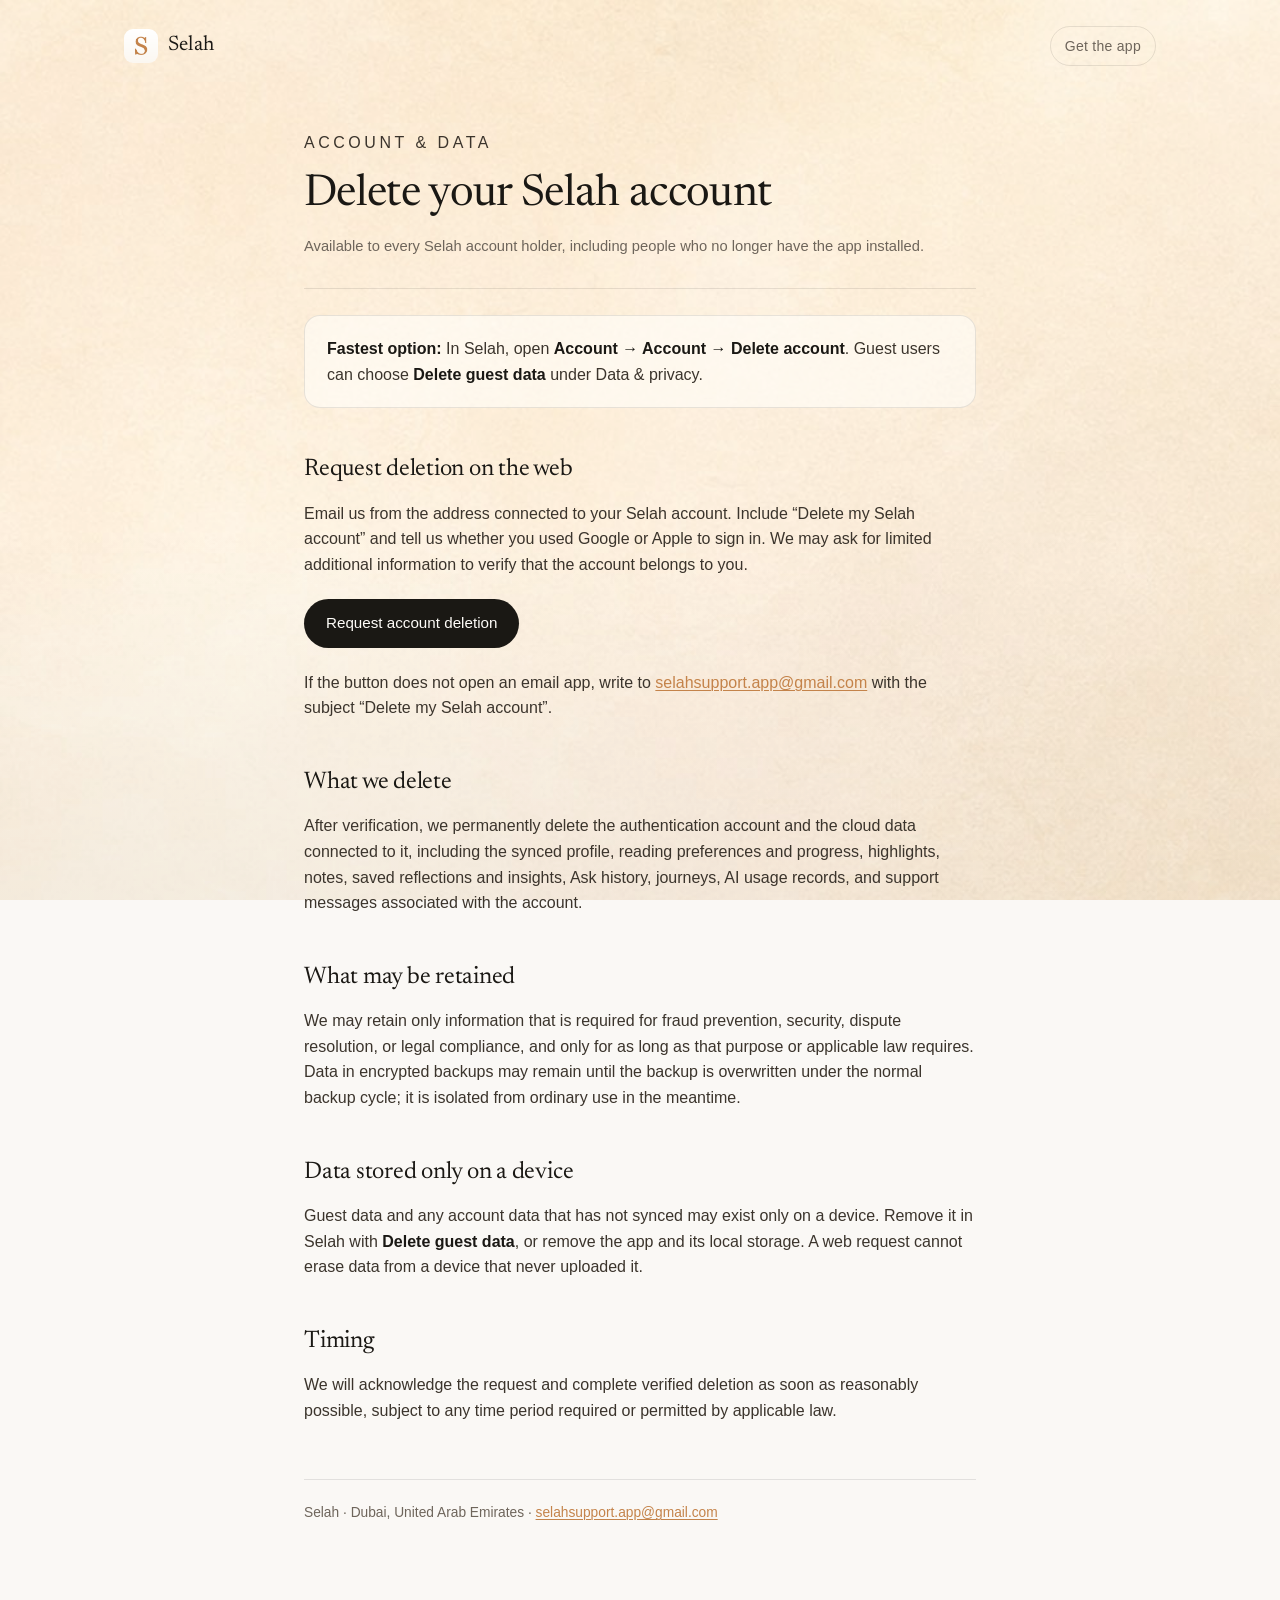
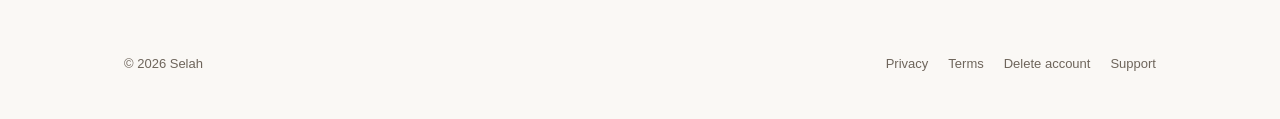
==== delete-account.html @ 69b3614e "Add landing page and restyle legal pages to match The site root now serves a landing page for Selah " ====
<!doctype html>
<html lang="en">
<head>
<meta charset="utf-8" />
<meta name="viewport" content="width=device-width, initial-scale=1" />
<title>Delete your Selah account · Selah</title>
<meta name="description" content="How to delete your Selah account and the data connected to it." />
<meta name="theme-color" content="#FAF8F5" />
<meta name="color-scheme" content="light" />
<link rel="icon" href="assets/favicon.png" type="image/png" />
<link rel="apple-touch-icon" href="assets/favicon.png" />
<link rel="preconnect" href="https://fonts.googleapis.com" />
<link rel="preconnect" href="https://fonts.gstatic.com" crossorigin />
<link href="https://fonts.googleapis.com/css2?family=Newsreader:opsz,wght@6..72,300;6..72,400;6..72,500&display=swap" rel="stylesheet" />
<link rel="stylesheet" href="styles.css" />
</head>
<body>

<div class="paper" aria-hidden="true"></div>

<header class="nav">
  <a class="brand" href="index.html">
    <img src="assets/icon.png" alt="" width="34" height="34" />
    <span>Selah</span>
  </a>
  <a class="nav-cta" href="index.html#get">Get the app</a>
</header>

<main class="doc">
  <p class="eyebrow">Account &amp; data</p>
    <h1>Delete your Selah account</h1>
    <p class="updated">Available to every Selah account holder, including people who no longer have the app installed.</p>
    <div class="rule"></div>
    <div class="summary">
      <p><strong>Fastest option:</strong> In Selah, open <strong>Account → Account → Delete account</strong>. Guest users can choose <strong>Delete guest data</strong> under Data &amp; privacy.</p>
    </div>
    <h2>Request deletion on the web</h2>
    <p>Email us from the address connected to your Selah account. Include “Delete my Selah account” and tell us whether you used Google or Apple to sign in. We may ask for limited additional information to verify that the account belongs to you.</p>
    <a class="button" href="mailto:selahsupport.app@gmail.com?subject=Delete%20my%20Selah%20account&amp;body=Please%20permanently%20delete%20my%20Selah%20account.%0A%0ASign-in%20provider%20(Google%20or%20Apple)%3A%20%0AAccount%20email%3A%20">Request account deletion</a>
    <p>If the button does not open an email app, write to <a href="mailto:selahsupport.app@gmail.com">selahsupport.app@gmail.com</a> with the subject “Delete my Selah account”.</p>
    <h2>What we delete</h2>
    <p>After verification, we permanently delete the authentication account and the cloud data connected to it, including the synced profile, reading preferences and progress, highlights, notes, saved reflections and insights, Ask history, journeys, AI usage records, and support messages associated with the account.</p>
    <h2>What may be retained</h2>
    <p>We may retain only information that is required for fraud prevention, security, dispute resolution, or legal compliance, and only for as long as that purpose or applicable law requires. Data in encrypted backups may remain until the backup is overwritten under the normal backup cycle; it is isolated from ordinary use in the meantime.</p>
    <h2>Data stored only on a device</h2>
    <p>Guest data and any account data that has not synced may exist only on a device. Remove it in Selah with <strong>Delete guest data</strong>, or remove the app and its local storage. A web request cannot erase data from a device that never uploaded it.</p>
    <h2>Timing</h2>
    <p>We will acknowledge the request and complete verified deletion as soon as reasonably possible, subject to any time period required or permitted by applicable law.</p>

  <p class="imprint">Selah · Dubai, United Arab Emirates · <a href="mailto:selahsupport.app@gmail.com">selahsupport.app@gmail.com</a></p>
</main>

<footer class="foot">
  <p class="copy">&copy; 2026 Selah</p>
  <nav class="links">
    <a href="privacy.html">Privacy</a>
    <a href="terms-and-conditions.html">Terms</a>
    <a href="delete-account.html">Delete account</a>
    <a href="mailto:selahsupport.app@gmail.com">Support</a>
  </nav>
</footer>

</body>
</html>
---- styles.css ----
/* Selah — landing page
   Palette mirrors the app (constants/Colors.ts): warm parchment, ink, amber accent. */

:root {
  --bg: #FAF8F5;
  --bg-tint: #F5EFE5;
  --surface: #FFFFFF;
  --text: #1A1814;
  --muted: #6E655B;
  --accent: #C4834A;
  --hairline: rgba(26, 24, 20, 0.10);
  --pill: #1A1814;
  --pill-text: #FFFDF9;
  --glow: rgba(196, 131, 74, 0.16);
  --veil: rgba(252, 247, 240, 0.22);
  --floor: rgba(58, 39, 22, 0.05);
  --prose: #3B342C;
  --serif: 'Newsreader', 'Iowan Old Style', 'Palatino Linotype', Palatino, Georgia, serif;
  --sans: -apple-system, BlinkMacSystemFont, 'Segoe UI', Inter, Roboto, Helvetica, Arial, sans-serif;
}


* { box-sizing: border-box; }

html {
  scroll-behavior: smooth;
  color-scheme: light only;
}

body {
  margin: 0;
  background: var(--bg);
  color: var(--text);
  font-family: var(--sans);
  line-height: 1.6;
  -webkit-font-smoothing: antialiased;
  text-rendering: optimizeLegibility;
}

/* The same watercolor parchment the app's Home screen sits on: the texture,
   the cream veil over it, and the floor wash that seats the lower content. */
.paper {
  position: fixed;
  inset: 0;
  z-index: -2;
  background-image: url('assets/parchment.jpg');
  background-size: cover;
  background-position: center top;
  background-color: var(--bg);
}

.paper::after {
  content: '';
  position: absolute;
  inset: 0;
  background:
    linear-gradient(to bottom, rgba(58, 39, 22, 0) 58%, var(--floor)),
    var(--veil);
}

img { max-width: 100%; height: auto; display: block; }

a { color: inherit; }

/* ---------- nav ---------- */

.nav {
  max-width: 1080px;
  margin: 0 auto;
  padding: 26px 24px 0;
  display: flex;
  align-items: center;
  justify-content: space-between;
  gap: 16px;
}

.brand {
  display: inline-flex;
  align-items: center;
  gap: 10px;
  text-decoration: none;
  font-family: var(--serif);
  font-size: 21px;
  letter-spacing: 0.01em;
}

.brand img { border-radius: 9px; }

.nav-cta {
  font-size: 14px;
  letter-spacing: 0.02em;
  color: var(--muted);
  text-decoration: none;
  padding: 8px 14px;
  border: 1px solid var(--hairline);
  border-radius: 999px;
  transition: color 0.2s ease, border-color 0.2s ease;
}

.nav-cta:hover { color: var(--accent); border-color: var(--accent); }

/* ---------- hero ---------- */

.hero {
  position: relative;
  max-width: 760px;
  margin: 0 auto;
  padding: 88px 24px 0;
  text-align: center;
}

.eyebrow {
  margin: 0 0 22px;
  font-size: 11px;
  letter-spacing: 0.22em;
  text-transform: uppercase;
  color: var(--accent);
}

h1 {
  margin: 0;
  font-family: var(--serif);
  font-weight: 400;
  font-size: clamp(2.4rem, 6.5vw, 4rem);
  line-height: 1.12;
  letter-spacing: -0.015em;
}

.lede {
  margin: 24px auto 0;
  max-width: 33em;
  font-size: 1.05rem;
  color: var(--muted);
}

.fineprint {
  margin: 20px 0 0;
  font-size: 13px;
  color: var(--muted);
}

/* ---------- store badges ---------- */

.badges {
  margin-top: 36px;
  display: flex;
  flex-wrap: wrap;
  justify-content: center;
  gap: 14px;
}

.badge {
  display: inline-flex;
  align-items: center;
  gap: 11px;
  padding: 11px 20px 11px 17px;
  border-radius: 14px;
  background: var(--pill);
  color: var(--pill-text);
  text-decoration: none;
  transition: transform 0.2s ease, opacity 0.2s ease;
}

.badge:hover { transform: translateY(-2px); opacity: 0.92; }

.badge-glyph { width: 26px; height: 26px; flex: none; }

.badge-text { display: flex; flex-direction: column; line-height: 1.15; text-align: left; }
.badge-text small { font-size: 10px; letter-spacing: 0.08em; text-transform: uppercase; opacity: 0.72; }
.badge-text strong { font-size: 17px; font-weight: 600; letter-spacing: 0.01em; }

/* ---------- screenshots ---------- */

.shots {
  max-width: 1000px;
  margin: 72px auto 0;
  padding: 0 24px;
  display: flex;
  align-items: center;
  justify-content: center;
}

.shot {
  width: 30%;
  max-width: 280px;
  filter: drop-shadow(0 24px 46px rgba(26, 24, 20, 0.16));
}

/* The three sit as a slight fan — the middle one lifted, the outer two turned
   away and tucked a little behind it — rather than three flat rectangles. */
.shot.side { opacity: 0.94; }
.shot.left { transform: rotate(-4deg) translateY(14px); margin-right: -3.5%; }
.shot.right { transform: rotate(4deg) translateY(14px); margin-left: -3.5%; }

.shot.main {
  position: relative;
  z-index: 2;
  width: 34%;
  max-width: 316px;
  transform: translateY(-12px);
}

/* ---------- features ---------- */

.features {
  max-width: 900px;
  margin: 104px auto 0;
  padding: 0 24px;
  display: grid;
  grid-template-columns: repeat(2, 1fr);
  gap: 44px 56px;
}

.feature h2 {
  margin: 0 0 10px;
  font-family: var(--serif);
  font-weight: 400;
  font-size: 1.45rem;
  letter-spacing: -0.01em;
}

.feature p {
  margin: 0;
  color: var(--muted);
  font-size: 0.98rem;
}

/* ---------- verse ---------- */

.verse {
  max-width: 720px;
  margin: 112px auto 0;
  padding: 0 24px;
  text-align: center;
}

.verse blockquote { margin: 0; }

.verse p {
  margin: 0;
  font-family: var(--serif);
  font-size: clamp(1.5rem, 3.6vw, 2.1rem);
  font-weight: 300;
  line-height: 1.35;
}

.verse cite {
  display: block;
  margin-top: 16px;
  font-style: normal;
  font-size: 11px;
  letter-spacing: 0.22em;
  text-transform: uppercase;
  color: var(--accent);
}

/* ---------- closing cta ---------- */

.cta {
  margin: 104px auto 0;
  padding: 72px 24px 80px;
  text-align: center;
  background: rgba(255, 252, 246, 0.55);
  border-top: 1px solid var(--hairline);
  border-bottom: 1px solid var(--hairline);
}

.cta h2 {
  margin: 0;
  font-family: var(--serif);
  font-weight: 400;
  font-size: clamp(1.9rem, 4.6vw, 2.6rem);
  letter-spacing: -0.01em;
}

/* ---------- footer ---------- */

.foot {
  max-width: 1080px;
  margin: 0 auto;
  padding: 30px 24px 44px;
  display: flex;
  flex-wrap: wrap;
  align-items: center;
  justify-content: space-between;
  gap: 12px;
  font-size: 13px;
  color: var(--muted);
}

.foot .copy { margin: 0; }

.links { display: flex; flex-wrap: wrap; gap: 20px; }

.links a { text-decoration: none; transition: color 0.2s ease; }
.links a:hover { color: var(--accent); }

/* ---------- legal documents ---------- */
/* Privacy, Terms and account deletion share the landing page's shell and
   palette; only the prose measure and rhythm are set here. */

.doc {
  max-width: 720px;
  margin: 0 auto;
  padding: 64px 24px 100px;
}

.doc .eyebrow { margin-bottom: 14px; }

.doc h1 {
  font-size: clamp(2rem, 5vw, 2.75rem);
  line-height: 1.15;
}

.doc .updated {
  margin: 14px 0 0;
  font-size: 0.92rem;
  color: var(--muted);
}

.doc .rule {
  height: 1px;
  margin: 30px 0 8px;
  background: var(--hairline);
}

.doc h2 {
  margin: 42px 0 12px;
  font-family: var(--serif);
  font-weight: 400;
  font-size: 1.5rem;
  letter-spacing: -0.01em;
}

.doc h3 {
  margin: 30px 0 10px;
  font-family: var(--serif);
  font-weight: 400;
  font-size: 1.18rem;
}

.doc p,
.doc li {
  color: var(--prose);
  font-size: 1rem;
}

.doc p { margin: 0 0 16px; }

.doc ul,
.doc ol {
  margin: 0 0 18px;
  padding-left: 1.3em;
}

.doc li { margin: 0 0 8px; }

.doc a {
  color: var(--accent);
  text-decoration: underline;
  text-underline-offset: 2px;
  text-decoration-thickness: 1px;
}

.doc strong { font-weight: 600; color: var(--text); }

/* The fused ivory callout the old pages used for the fastest route. */
.doc .summary {
  margin: 26px 0 34px;
  padding: 20px 22px;
  background: rgba(255, 253, 249, 0.62);
  border: 1px solid var(--hairline);
  border-radius: 16px;
}

.doc .summary p:last-child { margin-bottom: 0; }

.doc .button {
  display: inline-flex;
  align-items: center;
  margin: 6px 0 22px;
  padding: 12px 22px;
  border-radius: 999px;
  background: var(--pill);
  color: var(--pill-text);
  font-size: 0.95rem;
  text-decoration: none;
  transition: transform 0.2s ease, opacity 0.2s ease;
}

.doc .button:hover { transform: translateY(-1px); opacity: 0.92; }

.doc .imprint {
  margin: 56px 0 0;
  padding-top: 22px;
  border-top: 1px solid var(--hairline);
  font-size: 0.86rem;
  color: var(--muted);
}

@media (max-width: 700px) {
  .doc { padding: 44px 22px 76px; }
  .doc h2 { font-size: 1.35rem; margin-top: 36px; }
}

/* ---------- phones ---------- */
/* One column, centered like the rest of the page, with the rhythm pulled in
   so the sections read as one column instead of drifting apart. */

@media (max-width: 700px) {
  .nav { padding: 20px 20px 0; }

  .hero { padding: 60px 22px 0; }
  h1 { font-size: clamp(2rem, 9.5vw, 2.75rem); }
  .lede { margin-top: 20px; font-size: 1rem; }

  .badges { margin-top: 32px; gap: 12px; }
  .badge { width: min(260px, 100%); }

  .shots {
    display: block;
    position: relative;
    margin-top: 68px;
    padding: 0 18px;
  }

  .shot { filter: drop-shadow(0 16px 32px rgba(26, 24, 20, 0.18)); }

  /* Bible steps out; Home and Ask stay, overlapped and turned toward
     each other so the pair reads as one arrangement. */
  .shot.left { display: none; }

  .shot.main {
    width: 65%;
    max-width: 246px;
    margin: 0 0 0 4%;
    transform: rotate(-5deg);
  }

  .shot.right {
    position: absolute;
    z-index: 1;
    top: -5%;
    right: 4%;
    width: 54%;
    max-width: 205px;
    margin: 0;
    transform: rotate(7deg);
  }

  .features {
    margin-top: 68px;
    padding: 0 22px;
    grid-template-columns: 1fr;
    gap: 34px;
    text-align: center;
  }

  .feature h2 { font-size: 1.35rem; }
  .feature p { max-width: 30em; margin-inline: auto; }

  .verse { margin-top: 76px; }
  .verse p { font-size: 1.32rem; }

  .cta { margin-top: 76px; padding: 60px 22px 64px; }

  .foot {
    flex-direction: column;
    justify-content: center;
    gap: 16px;
    padding: 28px 22px 40px;
  }
}
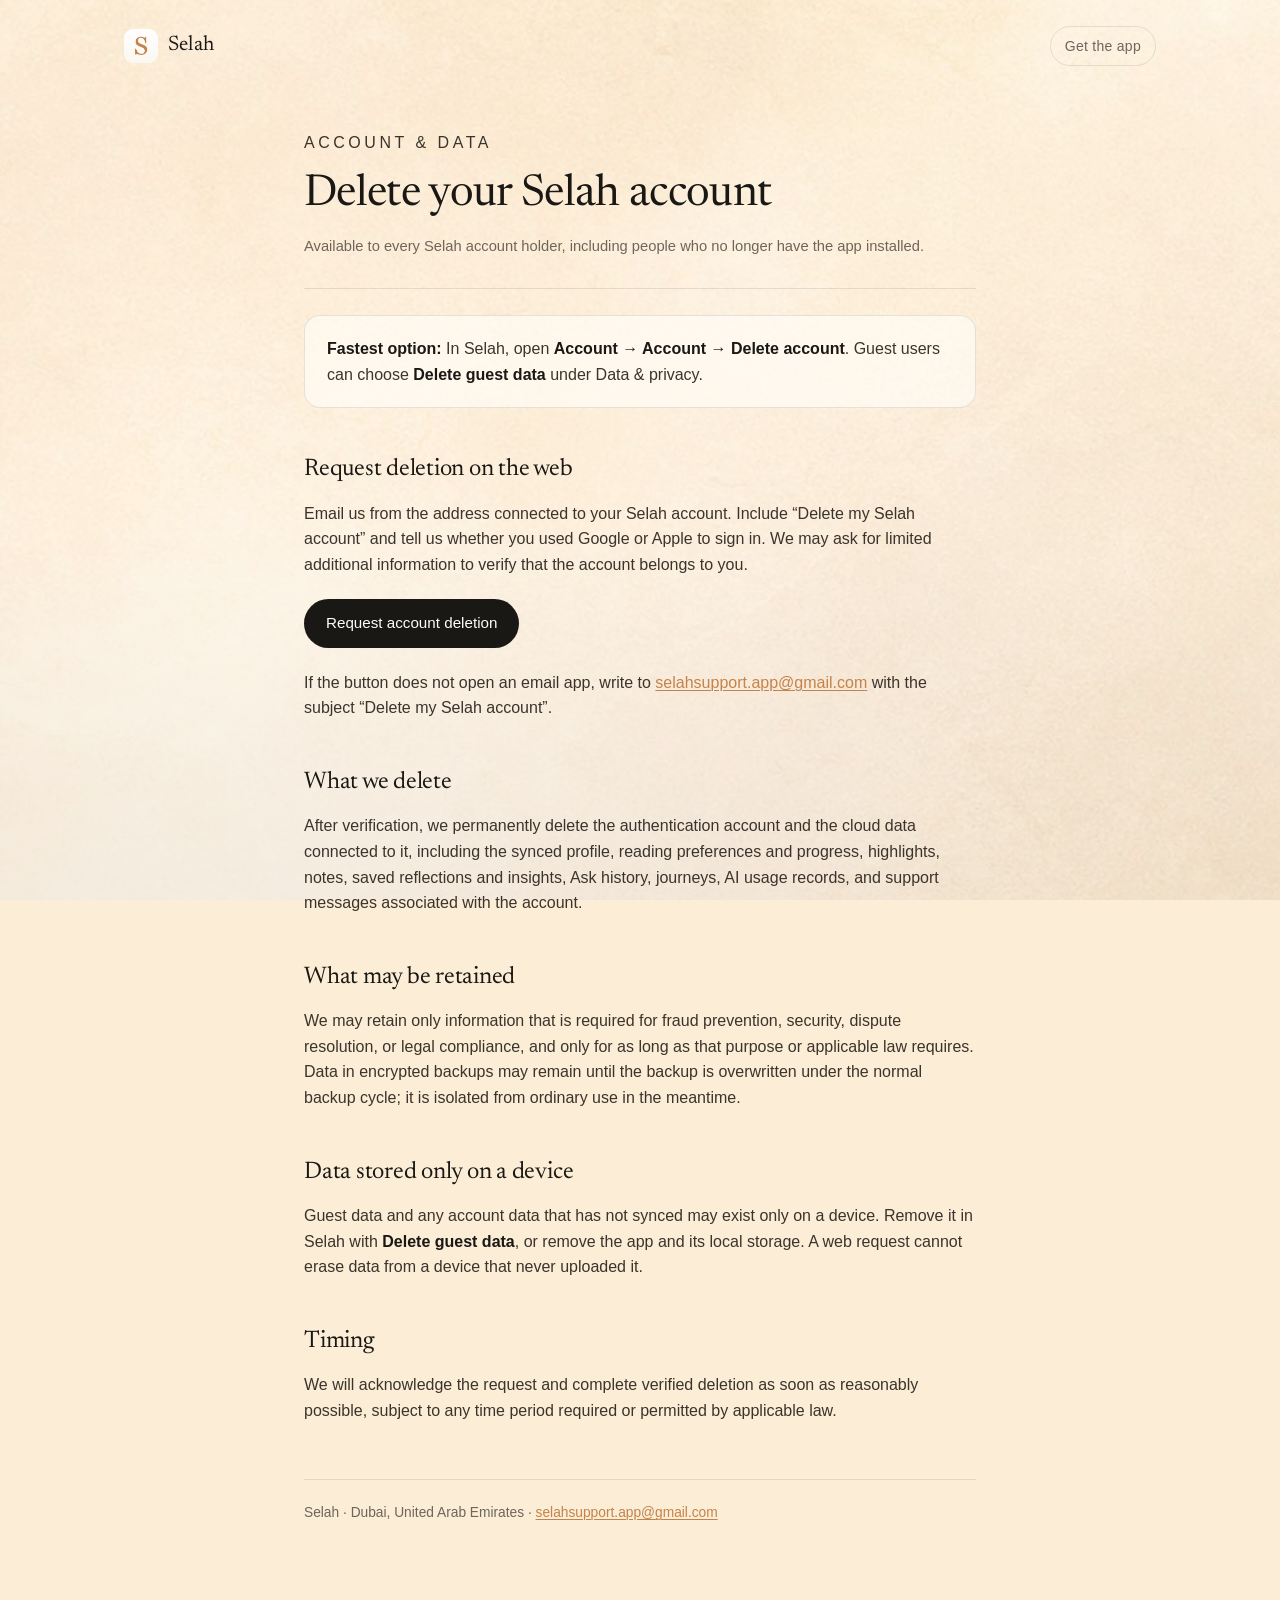
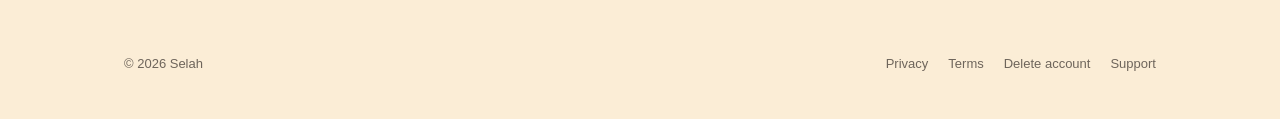
==== commit 187913a2: "Match the canvas colour to the parchment and centre the store pills iOS Safari tints the status bar " ====
--- a/delete-account.html
+++ b/delete-account.html
@@ -5,7 +5,7 @@
 <meta name="viewport" content="width=device-width, initial-scale=1" />
 <title>Delete your Selah account · Selah</title>
 <meta name="description" content="How to delete your Selah account and the data connected to it." />
-<meta name="theme-color" content="#FAF8F5" />
+<meta name="theme-color" content="#FBEDD6" />
 <meta name="color-scheme" content="light" />
 <link rel="icon" href="assets/favicon.png" type="image/png" />
 <link rel="apple-touch-icon" href="assets/favicon.png" />
--- a/styles.css
+++ b/styles.css
@@ -2,7 +2,7 @@
    Palette mirrors the app (constants/Colors.ts): warm parchment, ink, amber accent. */
 
 :root {
-  --bg: #FAF8F5;
+  --bg: #FBEDD6;
   --bg-tint: #F5EFE5;
   --surface: #FFFFFF;
   --text: #1A1814;
@@ -415,7 +415,7 @@
   .lede { margin-top: 20px; font-size: 1rem; }
 
   .badges { margin-top: 32px; gap: 12px; }
-  .badge { width: min(260px, 100%); }
+  .badge { width: min(260px, 100%); justify-content: center; }
 
   .shots {
     display: block;
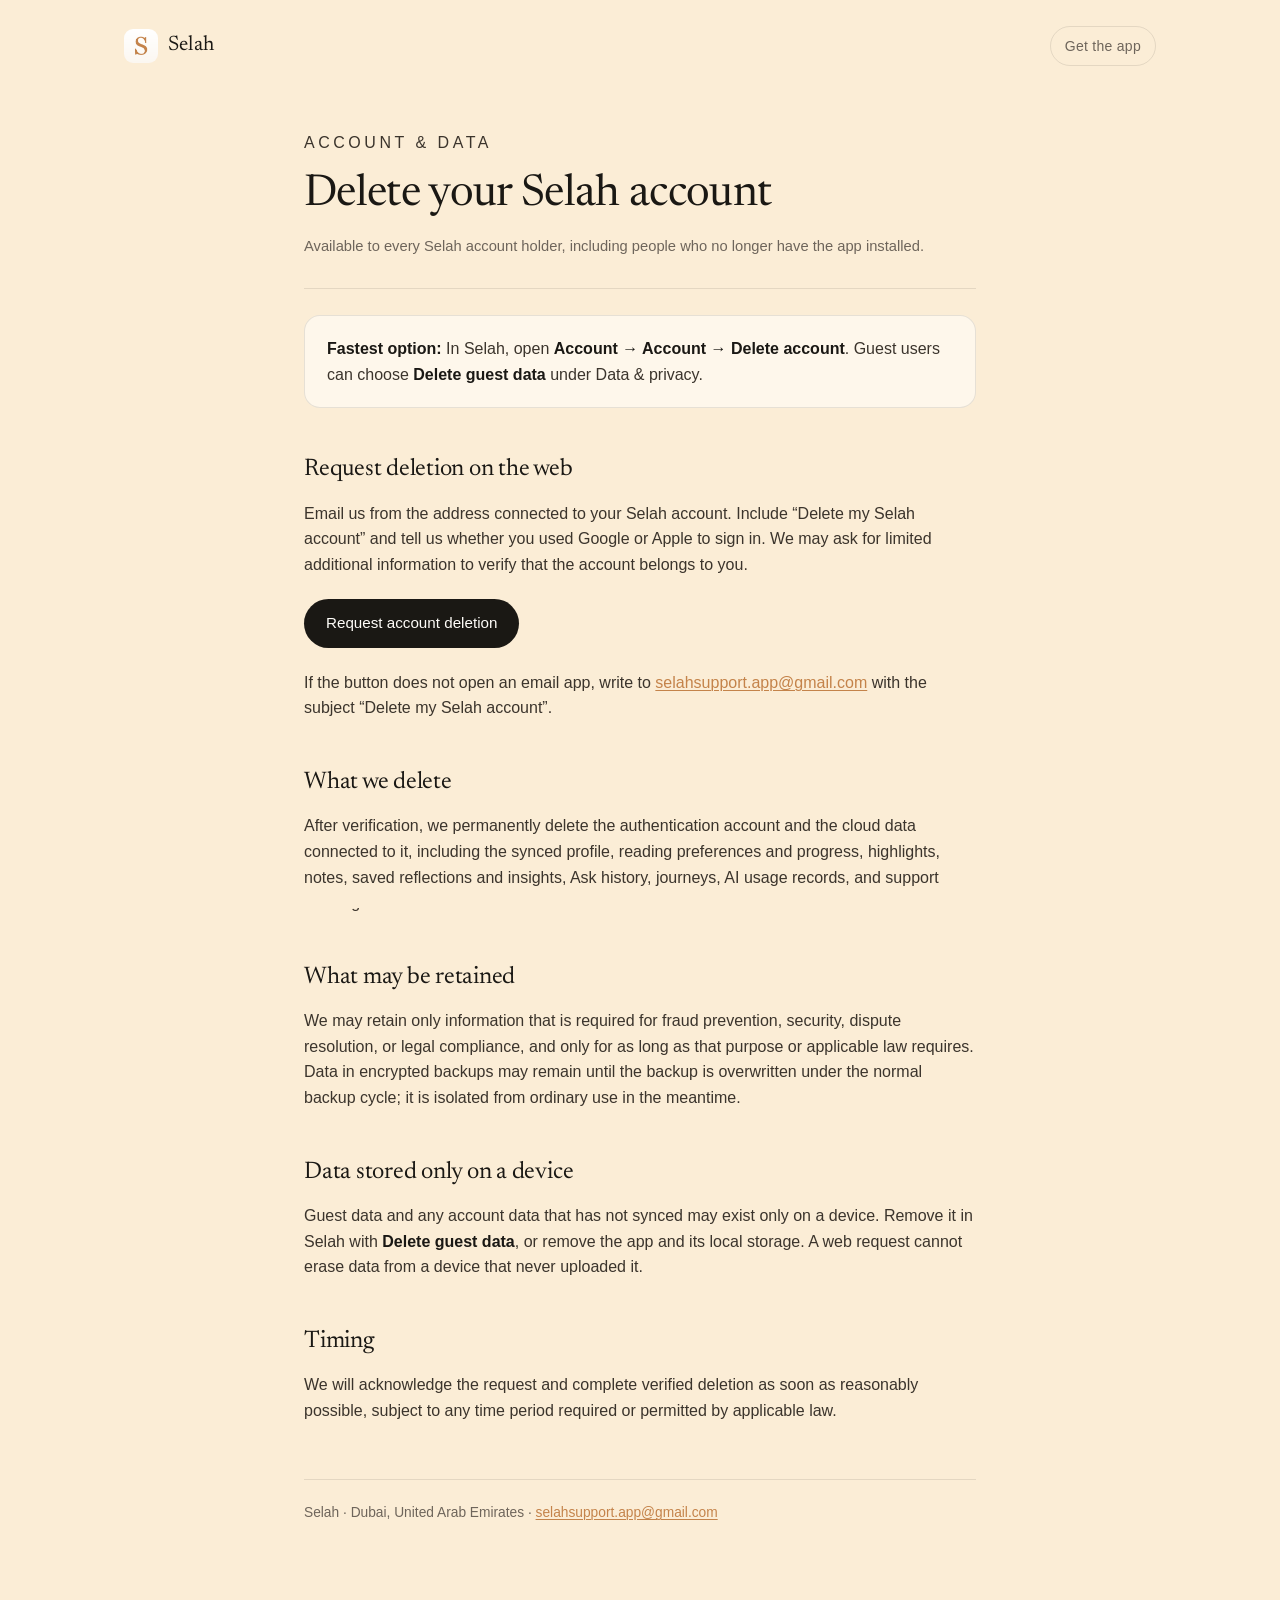
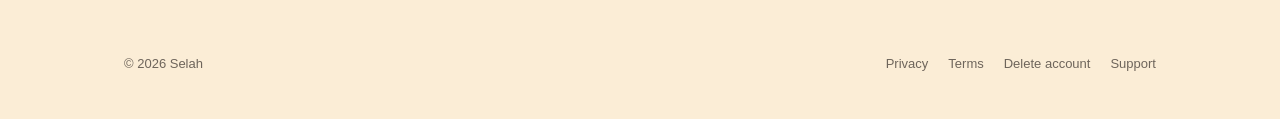
==== commit 2799b048: "bug fix" ====
--- a/delete-account.html
+++ b/delete-account.html
@@ -2,7 +2,7 @@
 <html lang="en">
 <head>
 <meta charset="utf-8" />
-<meta name="viewport" content="width=device-width, initial-scale=1" />
+<meta name="viewport" content="width=device-width, initial-scale=1, viewport-fit=cover" />
 <title>Delete your Selah account · Selah</title>
 <meta name="description" content="How to delete your Selah account and the data connected to it." />
 <meta name="theme-color" content="#FBEDD6" />
@@ -17,6 +17,7 @@
 <body>
 
 <div class="paper" aria-hidden="true"></div>
+<div class="toolbar-tint" aria-hidden="true"></div>
 
 <header class="nav">
   <a class="brand" href="index.html">
--- a/styles.css
+++ b/styles.css
@@ -25,6 +25,7 @@
 html {
   scroll-behavior: smooth;
   color-scheme: light only;
+  background-color: var(--bg);
 }
 
 body {
@@ -41,7 +42,13 @@
    the cream veil over it, and the floor wash that seats the lower content. */
 .paper {
   position: fixed;
-  inset: 0;
+  top: 0;
+  left: 0;
+  right: 0;
+  /* inset:0 sizes to iOS's *small* viewport, so when Safari's toolbar
+     collapses a strip of bare background appears below the texture. */
+  height: 100vh;
+  height: 100lvh;
   z-index: -2;
   background-image: url('assets/parchment.jpg');
   background-size: cover;
@@ -56,6 +63,20 @@
   background:
     linear-gradient(to bottom, rgba(58, 39, 22, 0) 58%, var(--floor)),
     var(--veil);
+}
+
+/* iOS 26 Safari ignores theme-color and instead tints its toolbar by sampling
+   the background-color of fixed elements touching the viewport edges (pseudo-
+   elements and background images are skipped, so .paper doesn't count). This
+   off-screen strip is the element it samples for the bottom toolbar. */
+.toolbar-tint {
+  position: fixed;
+  bottom: -8px;
+  left: 0;
+  width: 100%;
+  min-height: 12px;
+  background-color: var(--bg);
+  pointer-events: none;
 }
 
 img { max-width: 100%; height: auto; display: block; }
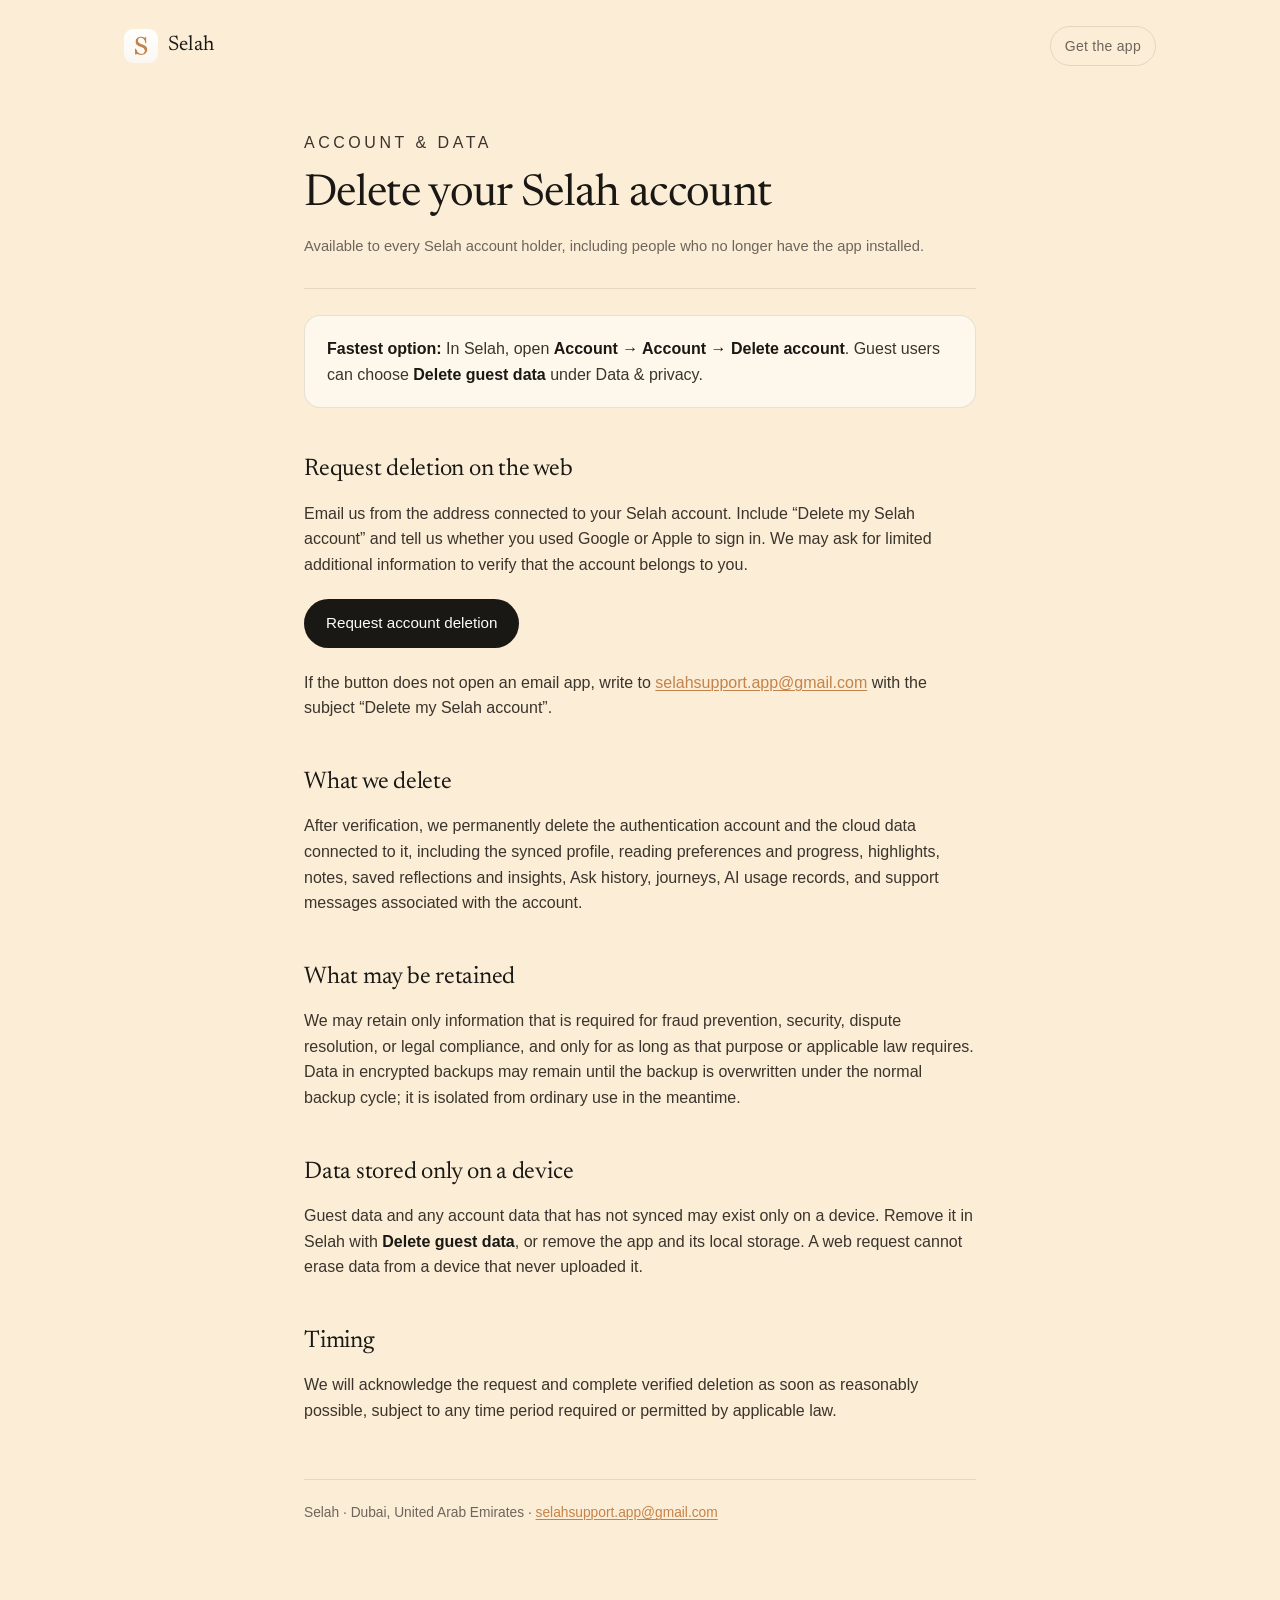
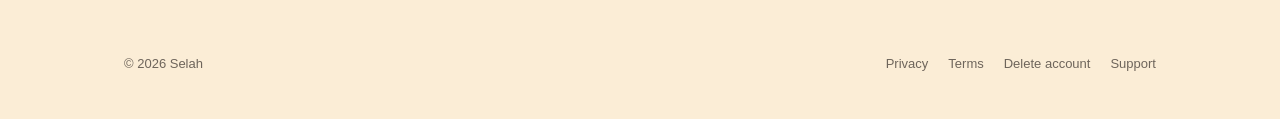
==== commit 3633c2d8: "Let Safari blur the real parchment instead of tinting a flat bar Make the parchment layer scroll wit" ====
--- a/delete-account.html
+++ b/delete-account.html
@@ -17,7 +17,6 @@
 <body>
 
 <div class="paper" aria-hidden="true"></div>
-<div class="toolbar-tint" aria-hidden="true"></div>
 
 <header class="nav">
   <a class="brand" href="index.html">
--- a/styles.css
+++ b/styles.css
@@ -30,6 +30,9 @@
 
 body {
   margin: 0;
+  position: relative;
+  min-height: 100vh;
+  min-height: 100lvh;
   background: var(--bg);
   color: var(--text);
   font-family: var(--sans);
@@ -39,19 +42,17 @@
 }
 
 /* The same watercolor parchment the app's Home screen sits on: the texture,
-   the cream veil over it, and the floor wash that seats the lower content. */
+   the cream veil over it, and the floor wash that seats the lower content.
+   It scrolls with the page (not fixed) so iOS Safari's glass toolbar blurs
+   the real texture instead of guessing a flat tint colour. The tile image is
+   the texture plus its vertical mirror, so repeat-y has no seam. */
 .paper {
-  position: fixed;
-  top: 0;
-  left: 0;
-  right: 0;
-  /* inset:0 sizes to iOS's *small* viewport, so when Safari's toolbar
-     collapses a strip of bare background appears below the texture. */
-  height: 100vh;
-  height: 100lvh;
+  position: absolute;
+  inset: 0;
   z-index: -2;
-  background-image: url('assets/parchment.jpg');
-  background-size: cover;
+  background-image: url('assets/parchment-tile.jpg');
+  background-size: 100% auto;
+  background-repeat: repeat-y;
   background-position: center top;
   background-color: var(--bg);
 }
@@ -63,20 +64,6 @@
   background:
     linear-gradient(to bottom, rgba(58, 39, 22, 0) 58%, var(--floor)),
     var(--veil);
-}
-
-/* iOS 26 Safari ignores theme-color and instead tints its toolbar by sampling
-   the background-color of fixed elements touching the viewport edges (pseudo-
-   elements and background images are skipped, so .paper doesn't count). This
-   off-screen strip is the element it samples for the bottom toolbar. */
-.toolbar-tint {
-  position: fixed;
-  bottom: -8px;
-  left: 0;
-  width: 100%;
-  min-height: 12px;
-  background-color: var(--bg);
-  pointer-events: none;
 }
 
 img { max-width: 100%; height: auto; display: block; }
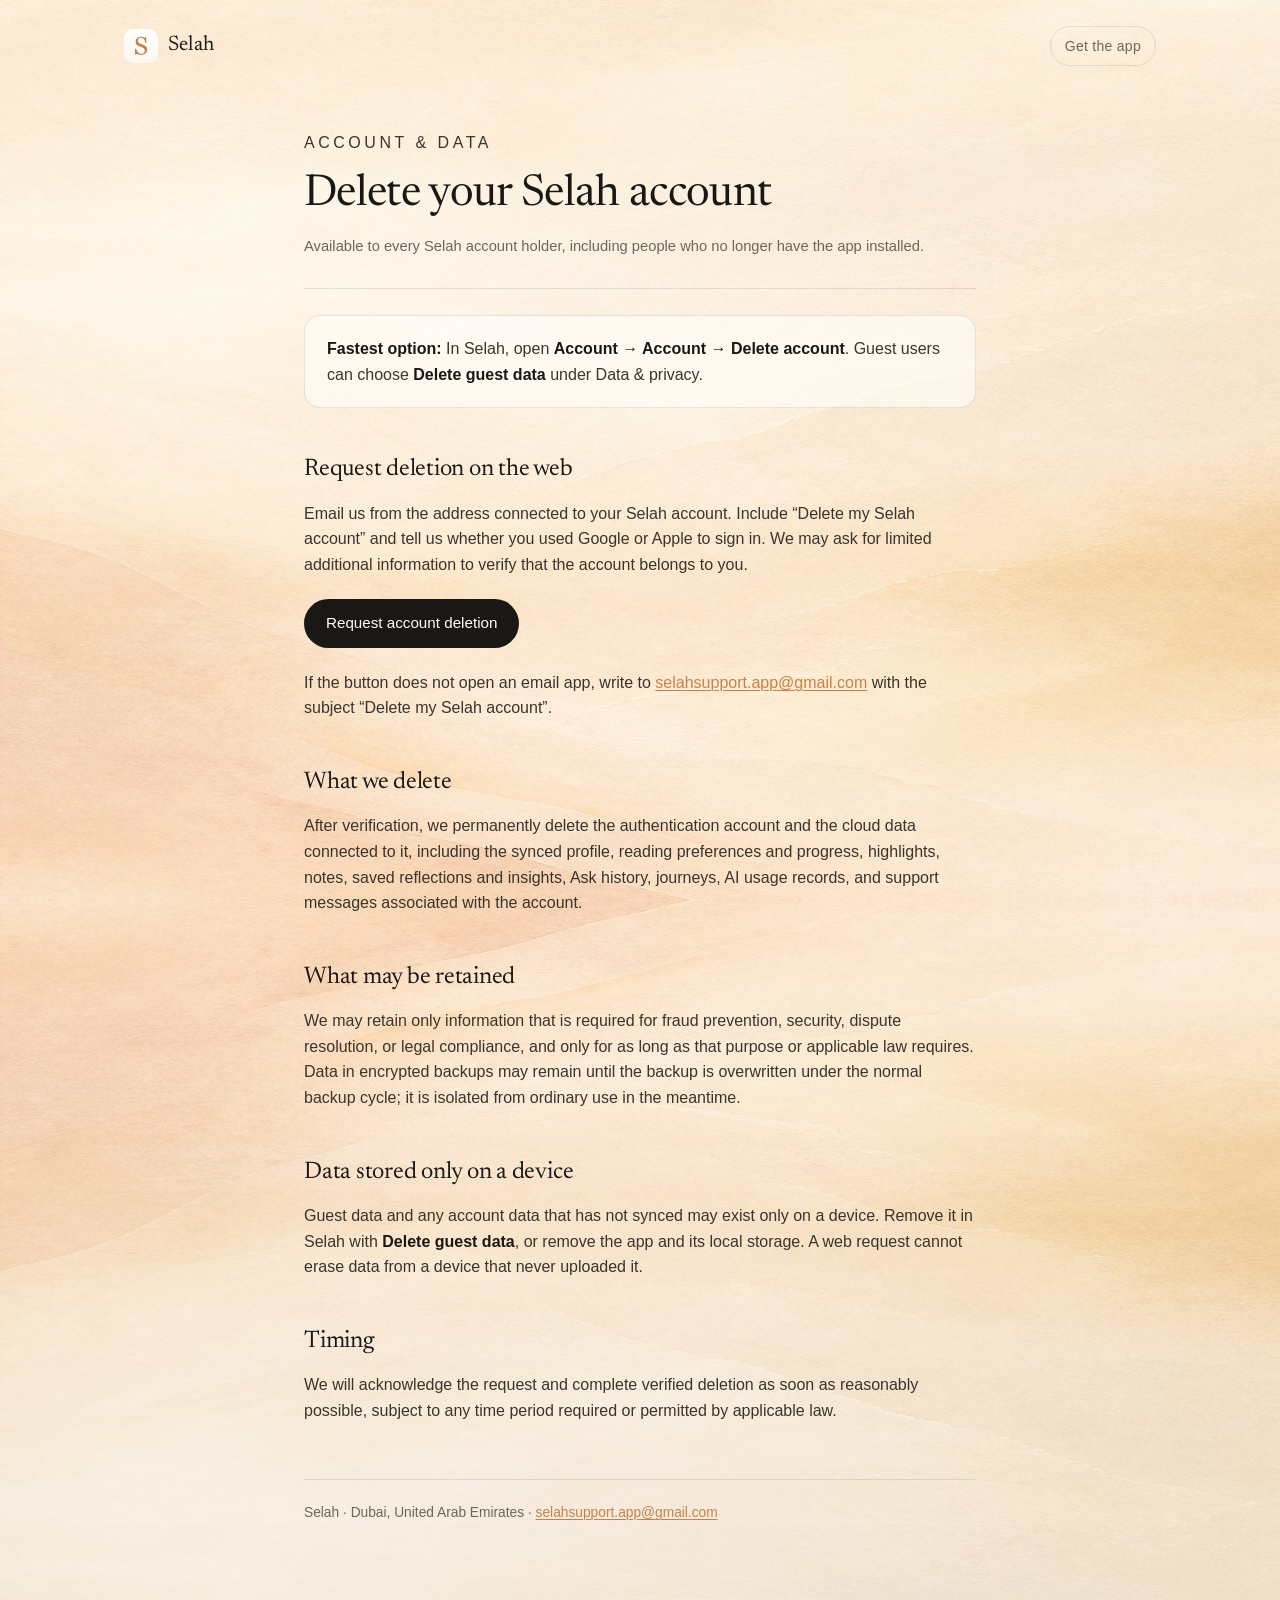
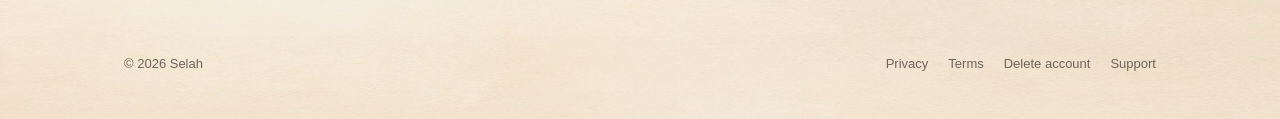
==== commit 893dd0ec: "Cache-bust the stylesheet so phones drop the stale copy Co-Authored-By: Claude Fable 5 <noreply@anth" ====
--- a/delete-account.html
+++ b/delete-account.html
@@ -12,7 +12,7 @@
 <link rel="preconnect" href="https://fonts.googleapis.com" />
 <link rel="preconnect" href="https://fonts.gstatic.com" crossorigin />
 <link href="https://fonts.googleapis.com/css2?family=Newsreader:opsz,wght@6..72,300;6..72,400;6..72,500&display=swap" rel="stylesheet" />
-<link rel="stylesheet" href="styles.css" />
+<link rel="stylesheet" href="styles.css?v=2" />
 </head>
 <body>
 
--- a/styles.css
+++ b/styles.css
@@ -33,7 +33,9 @@
   position: relative;
   min-height: 100vh;
   min-height: 100lvh;
-  background: var(--bg);
+  /* Transparent so the .paper texture (z-index -2) is never painted over;
+     html carries the base colour. */
+  background: transparent;
   color: var(--text);
   font-family: var(--sans);
   line-height: 1.6;
@@ -51,7 +53,10 @@
   inset: 0;
   z-index: -2;
   background-image: url('assets/parchment-tile.jpg');
-  background-size: 100% auto;
+  /* The tile is the texture + its mirror, so 200lvh shows one full pass of
+     the texture per screenful — the same framing the old fixed cover gave. */
+  background-size: 100% 200vh;
+  background-size: 100% 200lvh;
   background-repeat: repeat-y;
   background-position: center top;
   background-color: var(--bg);
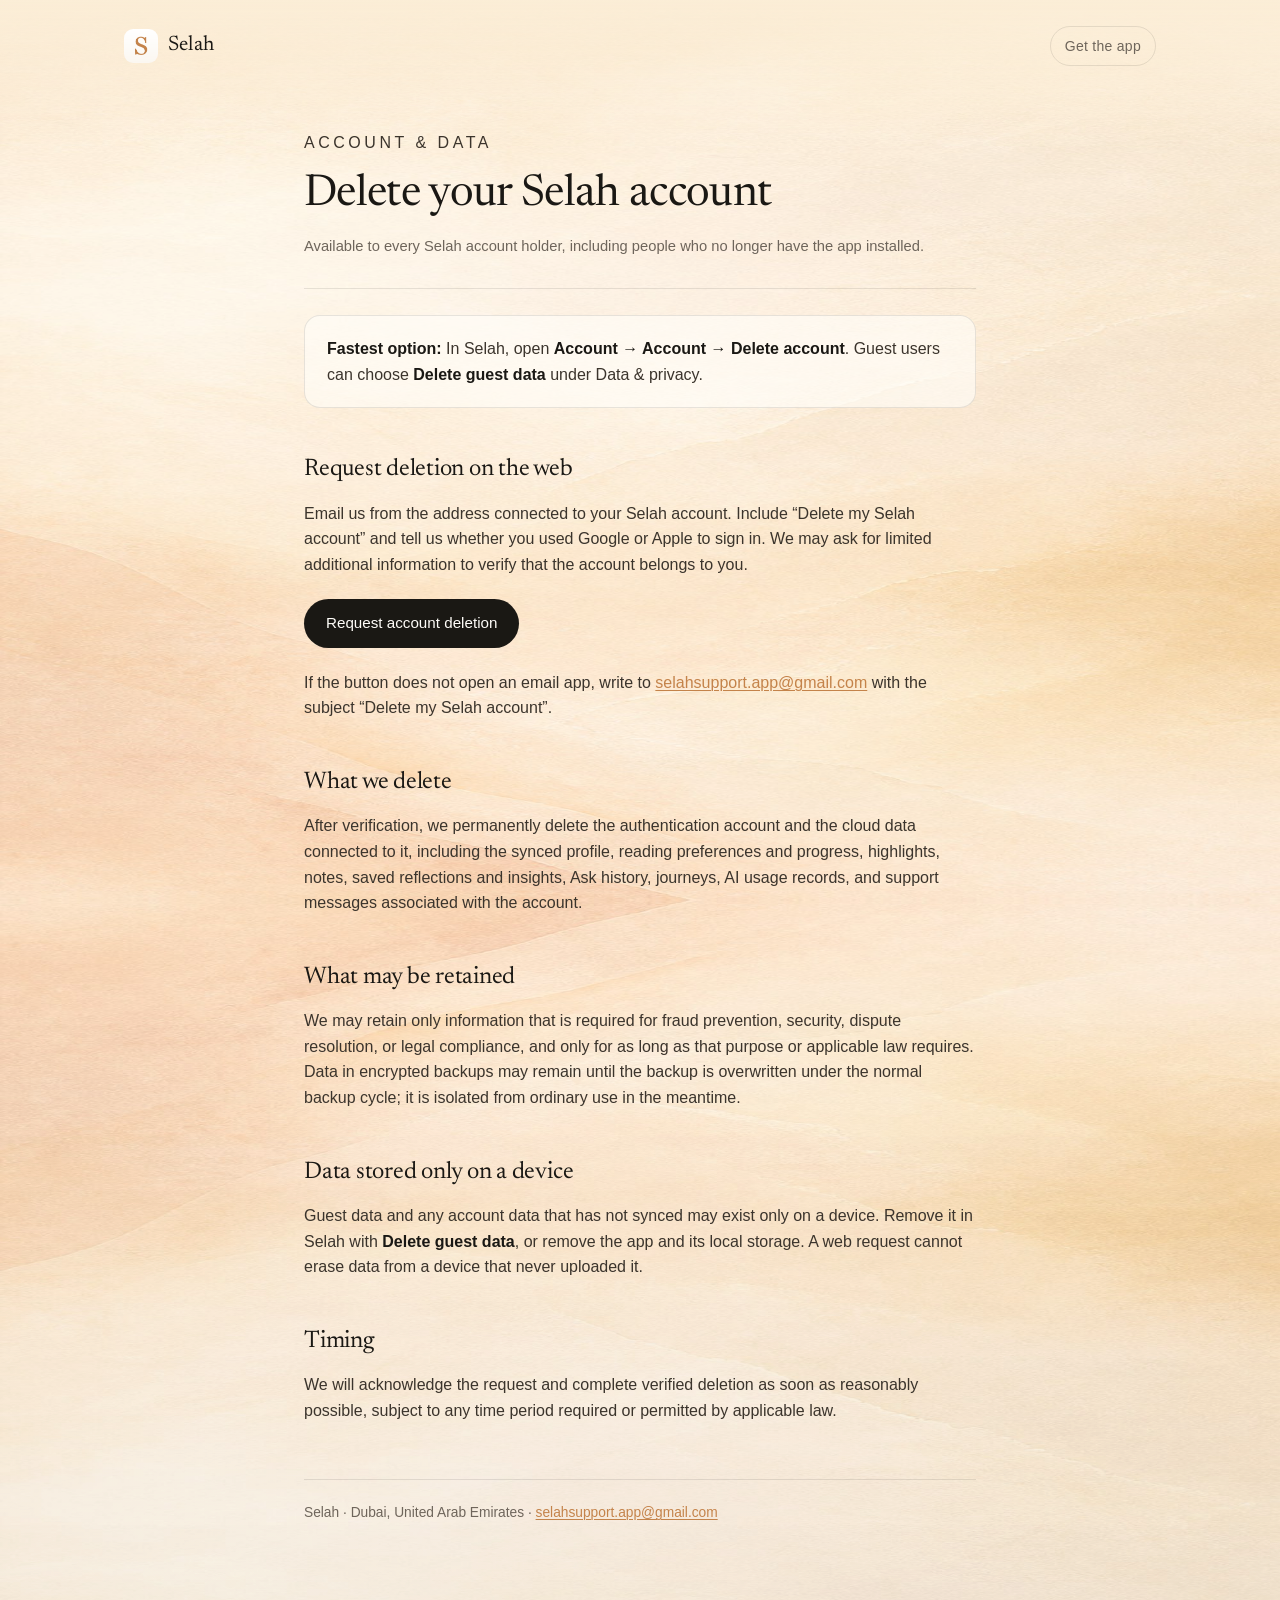
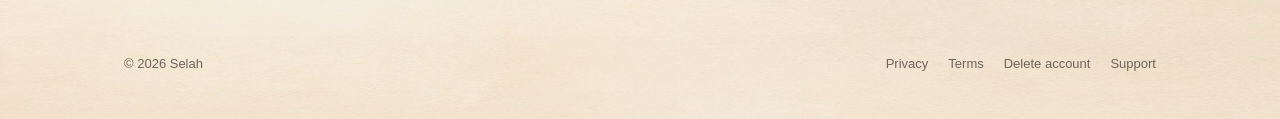
==== commit 0ee794c3: "Blend the page top into Safari's status bar fill Fade the texture in from the flat page colour over " ====
--- a/delete-account.html
+++ b/delete-account.html
@@ -12,7 +12,7 @@
 <link rel="preconnect" href="https://fonts.googleapis.com" />
 <link rel="preconnect" href="https://fonts.gstatic.com" crossorigin />
 <link href="https://fonts.googleapis.com/css2?family=Newsreader:opsz,wght@6..72,300;6..72,400;6..72,500&display=swap" rel="stylesheet" />
-<link rel="stylesheet" href="styles.css?v=2" />
+<link rel="stylesheet" href="styles.css?v=3" />
 </head>
 <body>
 
--- a/styles.css
+++ b/styles.css
@@ -67,6 +67,9 @@
   position: absolute;
   inset: 0;
   background:
+    /* Fade the texture in from the flat page colour so the page's top edge
+       matches the solid fill Safari paints behind the status bar. */
+    linear-gradient(to bottom, var(--bg), rgba(251, 237, 214, 0) 150px),
     linear-gradient(to bottom, rgba(58, 39, 22, 0) 58%, var(--floor)),
     var(--veil);
 }
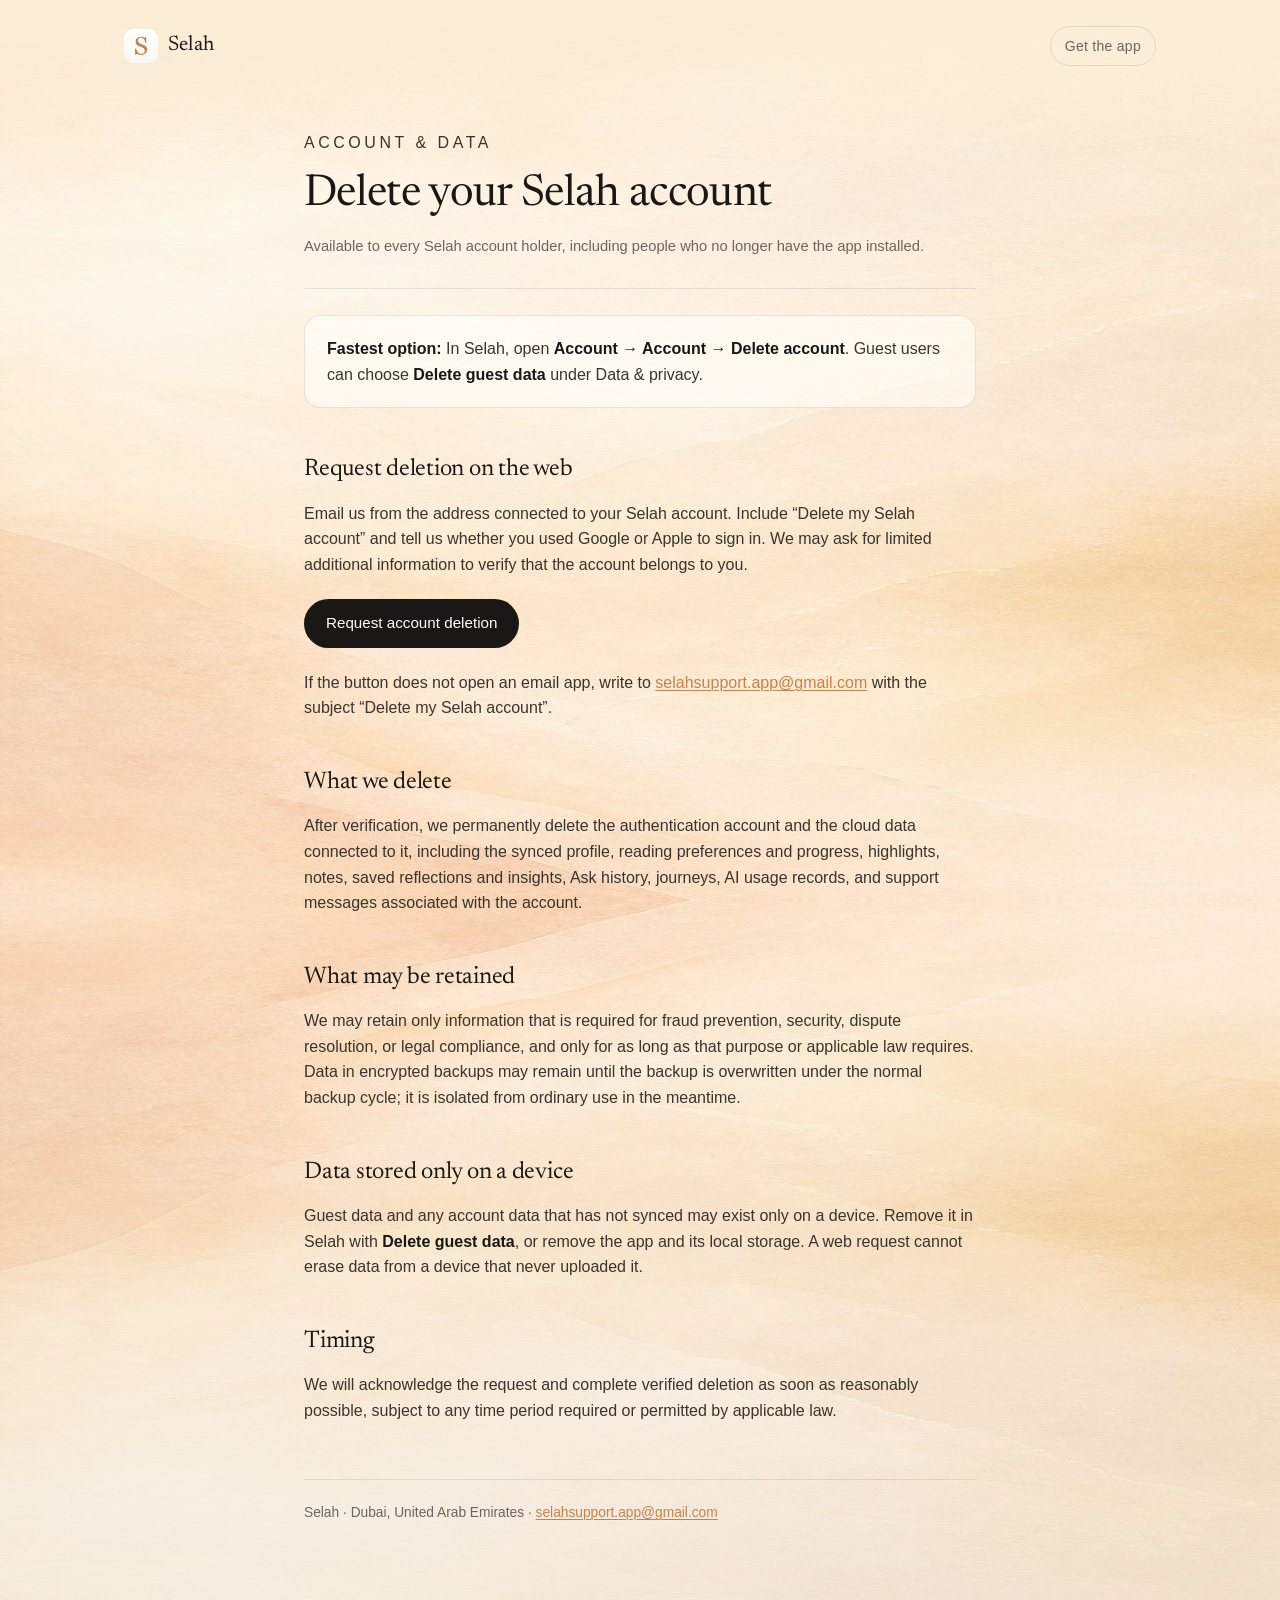
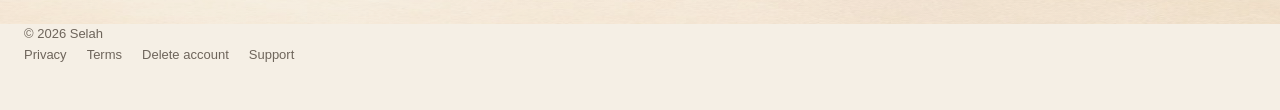
==== commit 027c3a0c: "support section added" ====
--- a/delete-account.html
+++ b/delete-account.html
@@ -56,7 +56,7 @@
     <a href="privacy.html">Privacy</a>
     <a href="terms-and-conditions.html">Terms</a>
     <a href="delete-account.html">Delete account</a>
-    <a href="mailto:selahsupport.app@gmail.com">Support</a>
+    <a href="support.html">Support</a>
   </nav>
 </footer>
 
--- a/styles.css
+++ b/styles.css
@@ -274,11 +274,9 @@
 
 .cta {
   margin: 104px auto 0;
-  padding: 72px 24px 80px;
+  padding: 72px 24px 56px;
   text-align: center;
-  background: rgba(255, 252, 246, 0.55);
-  border-top: 1px solid var(--hairline);
-  border-bottom: 1px solid var(--hairline);
+  background: var(--bg-tint);
 }
 
 .cta h2 {
@@ -292,16 +290,21 @@
 /* ---------- footer ---------- */
 
 .foot {
+  /* Continues the CTA's beige band so the two read as one closing block. */
+  background: var(--bg-tint);
+  padding: 0 24px 44px;
+  font-size: 13px;
+  color: var(--muted);
+}
+
+.foot-inner {
   max-width: 1080px;
   margin: 0 auto;
-  padding: 30px 24px 44px;
   display: flex;
   flex-wrap: wrap;
   align-items: center;
   justify-content: space-between;
   gap: 12px;
-  font-size: 13px;
-  color: var(--muted);
 }
 
 .foot .copy { margin: 0; }
@@ -480,10 +483,11 @@
 
   .cta { margin-top: 76px; padding: 60px 22px 64px; }
 
-  .foot {
+  .foot { padding: 0 22px 40px; }
+
+  .foot-inner {
     flex-direction: column;
     justify-content: center;
     gap: 16px;
-    padding: 28px 22px 40px;
   }
 }
